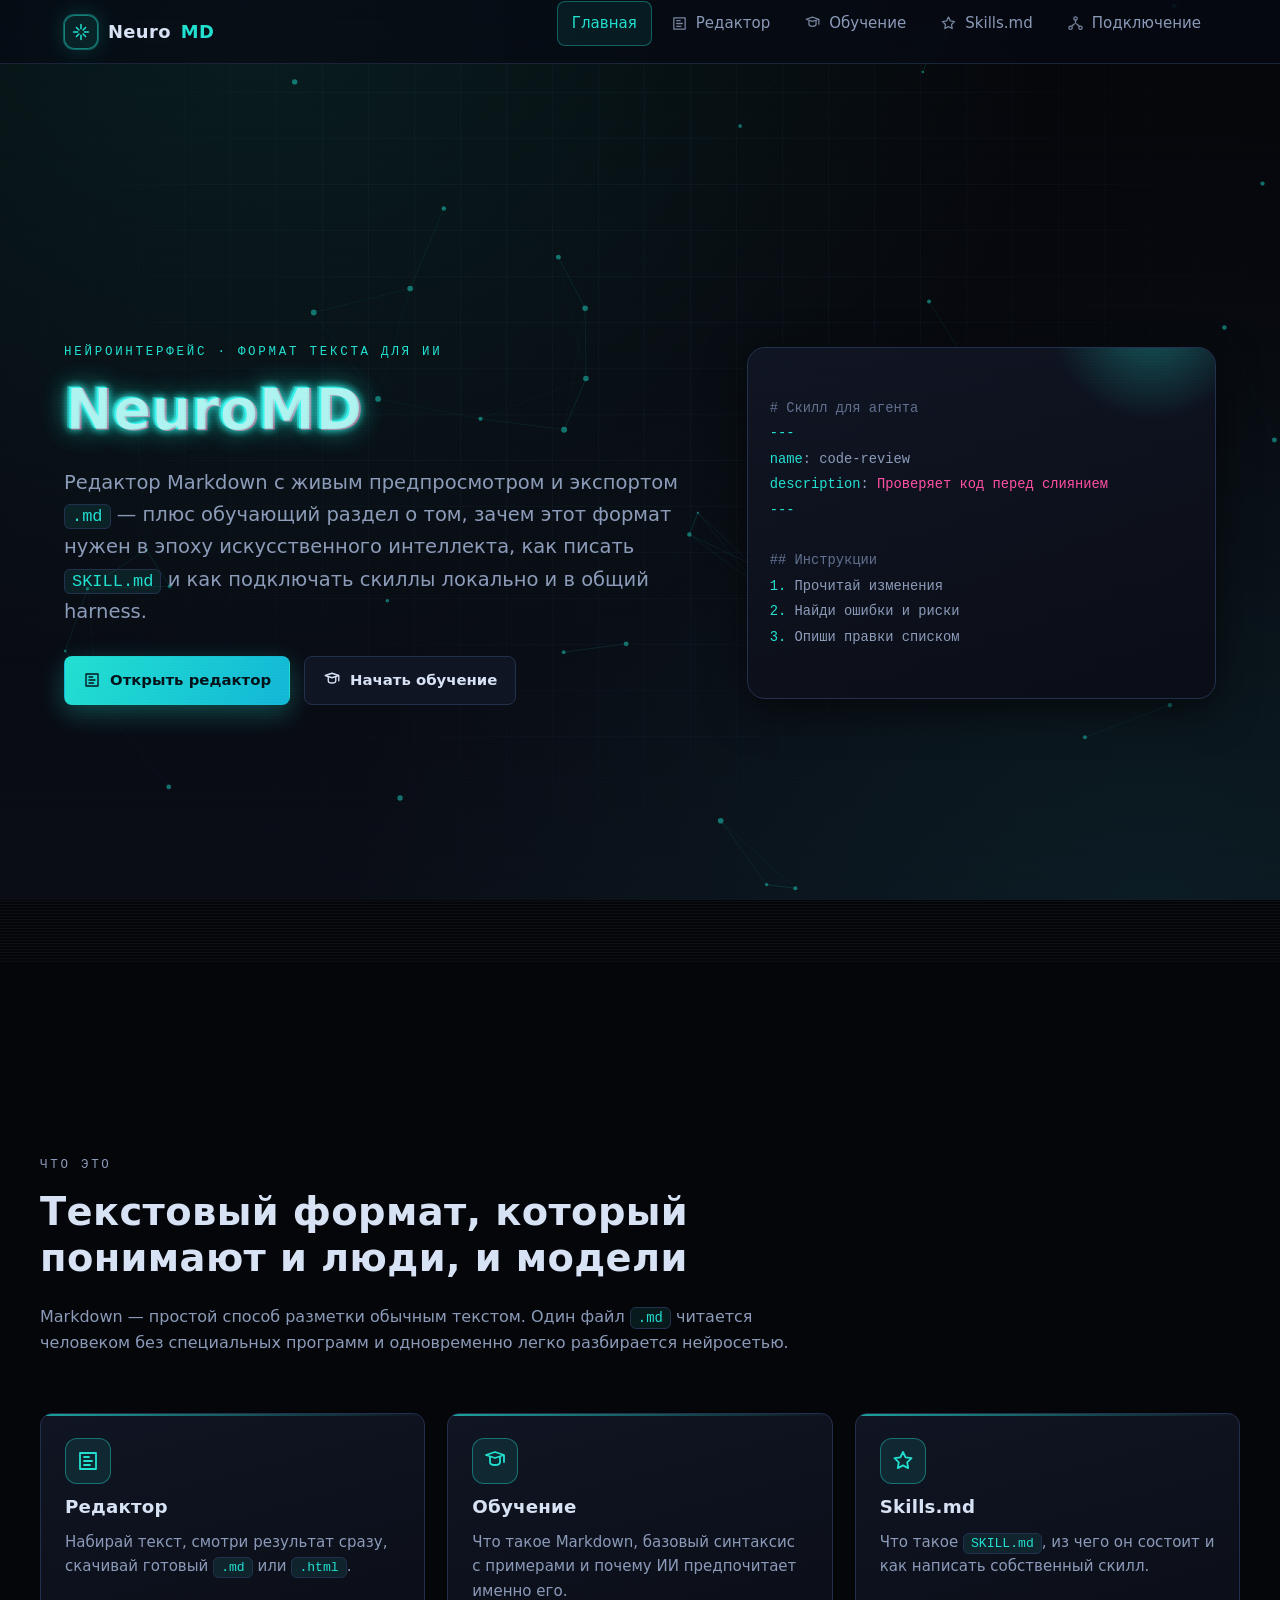
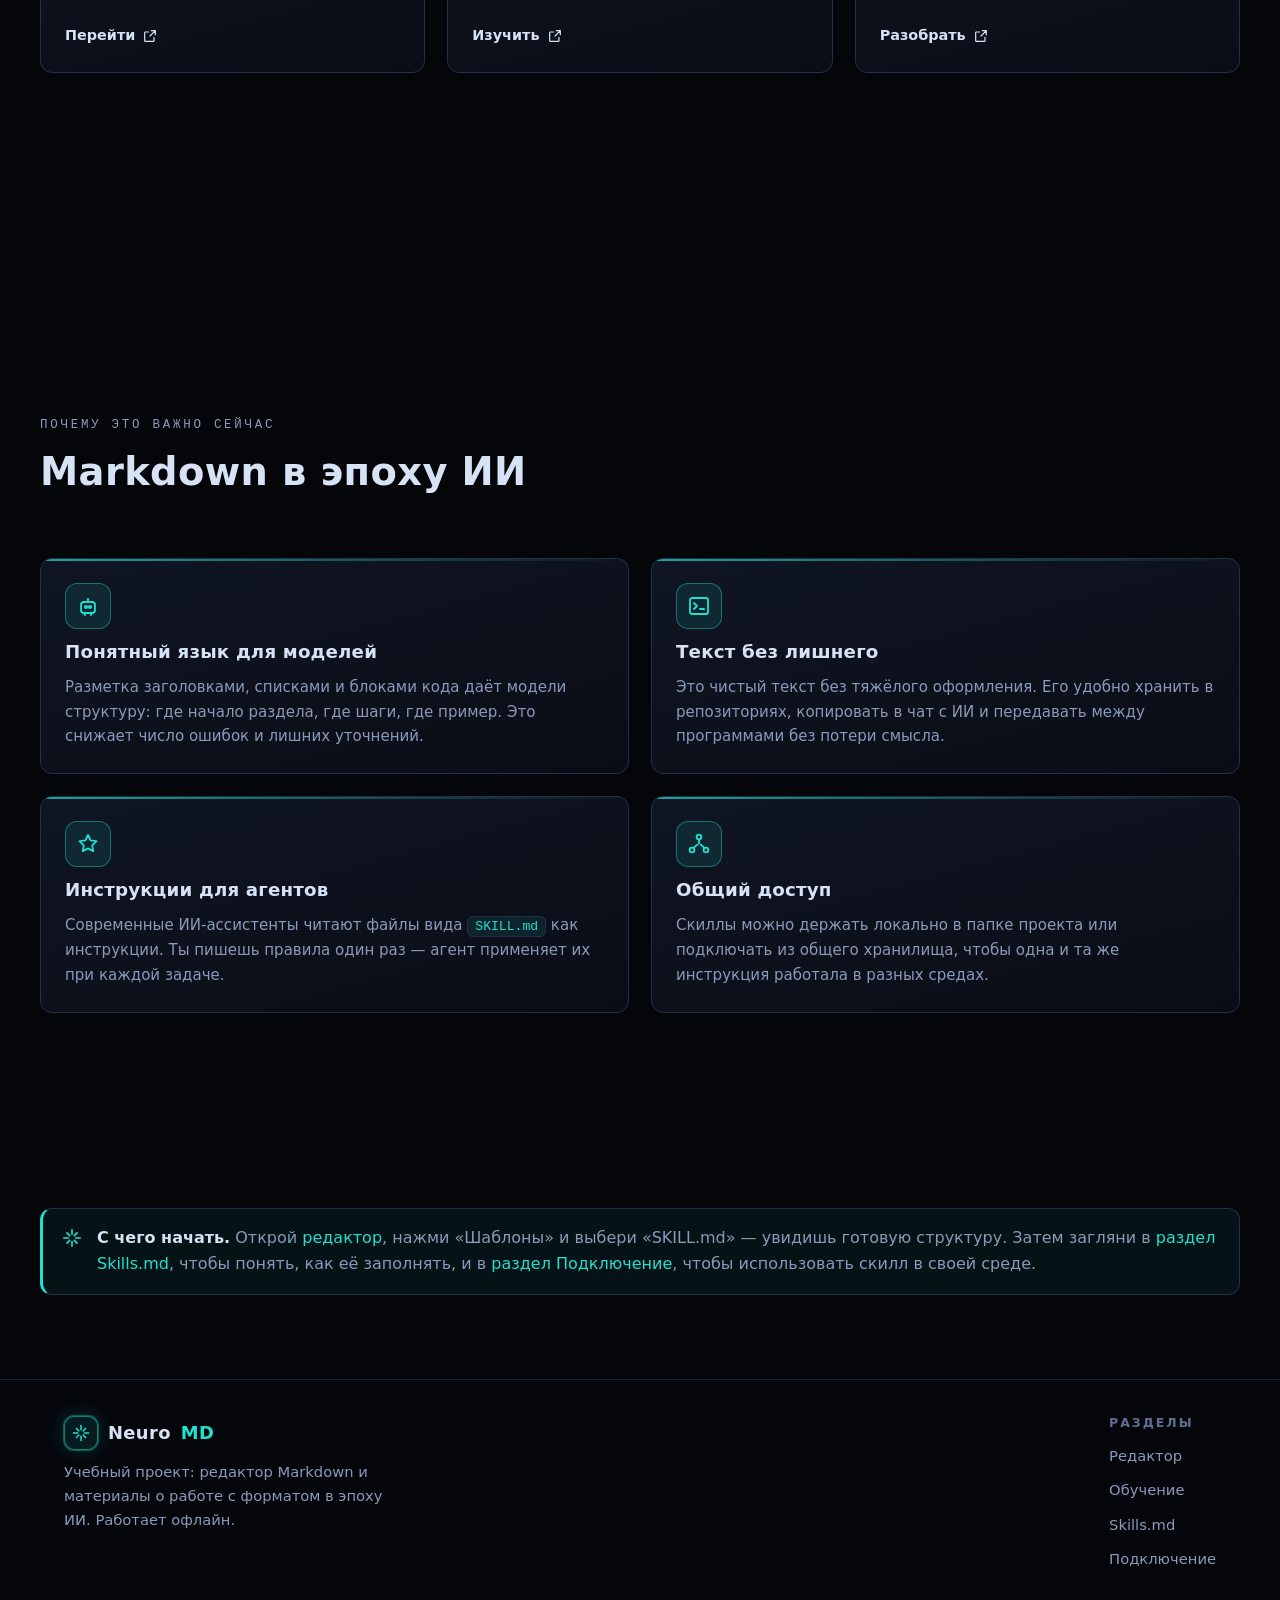
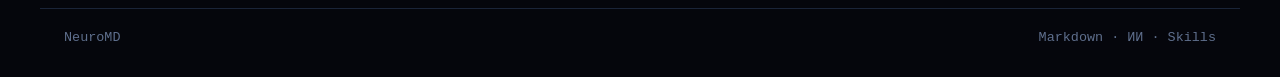
==== index.html @ 08505297 "fix: harden and polish NeuroMD" ====
<!DOCTYPE html>
<html lang="ru">
<head>
  <meta charset="utf-8">
  <meta name="viewport" content="width=device-width, initial-scale=1">
  <meta http-equiv="Content-Security-Policy" content="default-src 'self'; script-src 'self'; style-src 'self' 'unsafe-inline'; img-src 'self' blob:; object-src 'none'; base-uri 'none'; form-action 'none'; connect-src 'none'">
  <link rel="icon" href="assets/favicon.svg" type="image/svg+xml">
  <title>NeuroMD — редактор Markdown и обучение</title>
  <meta name="description" content="Редактор Markdown с генерацией .md файлов и обучающий раздел о том, зачем нужен этот формат в эпоху ИИ.">
  <link rel="stylesheet" href="css/base.css">
  <link rel="stylesheet" href="css/layout.css">
  <link rel="stylesheet" href="css/components.css">
</head>
<body data-section="editor">
  <canvas id="neuro-bg"></canvas>

  <nav class="nav">
    <div class="container nav__inner">
      <a class="brand" href="index.html">
        <span class="brand__mark"><svg class="icon"><use href="#i-spark"></use></svg></span>
        Neuro<span class="brand__dot">MD</span>
      </a>
      <ul class="nav__links" id="nav-links">
        <li><a class="nav__link" href="index.html">Главная</a></li>
        <li><a class="nav__link" href="pages/editor.html"><svg class="icon"><use href="#i-editor"></use></svg>Редактор</a></li>
        <li><a class="nav__link" href="pages/learn.html"><svg class="icon"><use href="#i-learn"></use></svg>Обучение</a></li>
        <li><a class="nav__link" href="pages/skills.html"><svg class="icon"><use href="#i-skills"></use></svg>Skills.md</a></li>
        <li><a class="nav__link" href="pages/harness.html"><svg class="icon"><use href="#i-harness"></use></svg>Подключение</a></li>
      </ul>
      <button class="nav__toggle" id="nav-toggle" aria-label="Меню" aria-expanded="false"><svg class="icon"><use href="#i-menu"></use></svg></button>
    </div>
  </nav>

  <header class="hero scanlines">
    <div class="container hero__grid">
      <div>
        <p class="kicker">Нейроинтерфейс · формат текста для ИИ</p>
        <h1><span class="glitch glow-text" data-text="NeuroMD">NeuroMD</span></h1>
        <p class="hero__lead">
          Редактор Markdown с живым предпросмотром и экспортом <code>.md</code> — плюс
          обучающий раздел о том, зачем этот формат нужен в эпоху искусственного интеллекта,
          как писать <code>SKILL.md</code> и как подключать скиллы локально и в общий harness.
        </p>
        <div class="hero__actions">
          <a class="btn btn--primary" href="pages/editor.html"><svg class="icon"><use href="#i-editor"></use></svg>Открыть редактор</a>
          <a class="btn" href="pages/learn.html"><svg class="icon"><use href="#i-learn"></use></svg>Начать обучение</a>
        </div>
      </div>
      <div class="hero__visual">
        <div class="hero__code">
<span class="c"># Скилл для агента</span>
<span class="k">---</span>
<span class="k">name</span>: code-review
<span class="k">description</span>: <span class="s">Проверяет код перед слиянием</span>
<span class="k">---</span>

<span class="c">## Инструкции</span>
<span class="k">1.</span> Прочитай изменения
<span class="k">2.</span> Найди ошибки и риски
<span class="k">3.</span> Опиши правки списком
        </div>
      </div>
    </div>
  </header>

  <main>
    <section class="container section section--screen">
      <div class="section-head reveal">
        <p class="kicker">Что это</p>
        <h2>Текстовый формат, который понимают и люди, и модели</h2>
        <p>Markdown — простой способ разметки обычным текстом. Один файл <code>.md</code> читается
        человеком без специальных программ и одновременно легко разбирается нейросетью.</p>
      </div>
      <div class="grid grid--3">
        <a class="card reveal" href="pages/editor.html">
          <span class="card__ico"><svg class="icon"><use href="#i-editor"></use></svg></span>
          <h3>Редактор</h3>
          <p>Набирай текст, смотри результат сразу, скачивай готовый <code>.md</code> или <code>.html</code>.</p>
          <span class="card__link">Перейти <svg class="icon"><use href="#i-external"></use></svg></span>
        </a>
        <a class="card reveal" href="pages/learn.html">
          <span class="card__ico"><svg class="icon"><use href="#i-learn"></use></svg></span>
          <h3>Обучение</h3>
          <p>Что такое Markdown, базовый синтаксис с примерами и почему ИИ предпочитает именно его.</p>
          <span class="card__link">Изучить <svg class="icon"><use href="#i-external"></use></svg></span>
        </a>
        <a class="card reveal" href="pages/skills.html">
          <span class="card__ico"><svg class="icon"><use href="#i-skills"></use></svg></span>
          <h3>Skills.md</h3>
          <p>Что такое <code>SKILL.md</code>, из чего он состоит и как написать собственный скилл.</p>
          <span class="card__link">Разобрать <svg class="icon"><use href="#i-external"></use></svg></span>
        </a>
      </div>
    </section>

    <section class="container section section--screen">
      <div class="section-head reveal">
        <p class="kicker">Почему это важно сейчас</p>
        <h2>Markdown в эпоху ИИ</h2>
      </div>
      <div class="grid grid--2">
        <div class="card reveal">
          <span class="card__ico"><svg class="icon"><use href="#i-robot"></use></svg></span>
          <h3>Понятный язык для моделей</h3>
          <p>Разметка заголовками, списками и блоками кода даёт модели структуру: где начало раздела,
          где шаги, где пример. Это снижает число ошибок и лишних уточнений.</p>
        </div>
        <div class="card reveal">
          <span class="card__ico"><svg class="icon"><use href="#i-terminal"></use></svg></span>
          <h3>Текст без лишнего</h3>
          <p>Это чистый текст без тяжёлого оформления. Его удобно хранить в репозиториях, копировать
          в чат с ИИ и передавать между программами без потери смысла.</p>
        </div>
        <div class="card reveal">
          <span class="card__ico"><svg class="icon"><use href="#i-skills"></use></svg></span>
          <h3>Инструкции для агентов</h3>
          <p>Современные ИИ-ассистенты читают файлы вида <code>SKILL.md</code> как инструкции.
          Ты пишешь правила один раз — агент применяет их при каждой задаче.</p>
        </div>
        <div class="card reveal">
          <span class="card__ico"><svg class="icon"><use href="#i-harness"></use></svg></span>
          <h3>Общий доступ</h3>
          <p>Скиллы можно держать локально в папке проекта или подключать из общего хранилища,
          чтобы одна и та же инструкция работала в разных средах.</p>
        </div>
      </div>
    </section>

    <section class="container section--tight">
      <div class="callout reveal">
        <svg class="icon"><use href="#i-spark"></use></svg>
        <p><strong>С чего начать.</strong> Открой <a href="pages/editor.html">редактор</a>, нажми «Шаблоны» и выбери
        «SKILL.md» — увидишь готовую структуру. Затем загляни в <a href="pages/skills.html">раздел Skills.md</a>,
        чтобы понять, как её заполнять, и в <a href="pages/harness.html">раздел Подключение</a>, чтобы
        использовать скилл в своей среде.</p>
      </div>
    </section>
  </main>

  <footer class="footer">
    <div class="container footer__grid">
      <div class="footer__brand">
        <div class="brand" style="margin-bottom:10px">
          <span class="brand__mark"><svg class="icon"><use href="#i-spark"></use></svg></span>
          Neuro<span class="brand__dot">MD</span>
        </div>
        <p>Учебный проект: редактор Markdown и материалы о работе с форматом в эпоху ИИ. Работает офлайн.</p>
      </div>
      <div class="footer__col">
        <h4>Разделы</h4>
        <ul>
          <li><a href="pages/editor.html">Редактор</a></li>
          <li><a href="pages/learn.html">Обучение</a></li>
          <li><a href="pages/skills.html">Skills.md</a></li>
          <li><a href="pages/harness.html">Подключение</a></li>
        </ul>
      </div>
    </div>
    <div class="container footer__bottom">
      <span>NeuroMD</span>
      <span>Markdown · ИИ · Skills</span>
    </div>
  </footer>

  <script src="js/icons.js" defer></script>
  <script src="js/parser.js" defer></script>
  <script src="js/storage.js" defer></script>
  <script src="js/neuro-bg.js" defer></script>
  <script src="js/ui.js" defer></script>
</body>
</html>
---- css/base.css ----
/* NeuroMD — base.css
   Переменные, reset, типографика, эффекты нейрокиберпанка. */

/* ---------- Переменные ---------- */
:root {
  /* Тёмная основа */
  --bg-0: #05060a;
  --bg-1: #0a0d16;
  --bg-2: #101523;
  --bg-3: #161d30;
  --line: #23304d;
  --line-soft: #1a2438;

  --text: #d7e2f5;
  --text-dim: #8a9ab8;
  --text-mute: #5f6f8d;

  /* Мультиакцент: по умолчанию бирюза (редактор) */
  --accent: #22e0d0;
  --accent-2: #12b6d6;
  --accent-rgb: 34, 224, 208;

  /* Акценты разделов */
  --c-editor: #22e0d0;
  --c-learn: #a06bff;
  --c-skills: #ff4fa3;
  --c-harness: #4dff9e;

  --ok: #4dff9e;
  --warn: #ffcf4d;
  --err: #ff5470;

  --radius: 12px;
  --radius-sm: 8px;
  --radius-lg: 18px;

  --shadow: 0 12px 40px rgba(0, 0, 0, 0.55);
  --glow: 0 0 0 1px rgba(var(--accent-rgb), 0.35), 0 0 22px rgba(var(--accent-rgb), 0.22);

  --font: "Segoe UI", "Inter", system-ui, -apple-system, sans-serif;
  --mono: "Cascadia Code", "JetBrains Mono", "Consolas", "Courier New", monospace;

  --nav-h: 64px;
  --maxw: 1200px;
  --ease: cubic-bezier(0.22, 0.61, 0.36, 1);
  --ease-spring: cubic-bezier(0.2, 0.8, 0.2, 1);
}

/* Акцент по разделу */
[data-section="learn"] { --accent: var(--c-learn); --accent-rgb: 160, 107, 255; }
[data-section="skills"] { --accent: var(--c-skills); --accent-rgb: 255, 79, 163; }
[data-section="harness"] { --accent: var(--c-harness); --accent-rgb: 77, 255, 158; }

/* Светлая тема (включается классом .theme-light на <html>) */
.theme-light {
  --bg-0: #eef2f8;
  --bg-1: #ffffff;
  --bg-2: #f4f7fc;
  --bg-3: #e6ecf6;
  --line: #c6d2e6;
  --line-soft: #d8e1f0;
  --text: #10182a;
  --text-dim: #4a5a76;
  --text-mute: #7c8aa4;
  --shadow: 0 12px 30px rgba(30, 50, 90, 0.14);
}

/* ---------- Reset ---------- */
*, *::before, *::after { box-sizing: border-box; }

html {
  scroll-behavior: smooth;
  scroll-padding-top: var(--nav-h);
}

body {
  margin: 0;
  position: relative;
  isolation: isolate;
  font-family: var(--font);
  font-size: 16px;
  line-height: 1.65;
  color: var(--text);
  background: var(--bg-0);
  min-height: 100vh;
  min-height: 100dvh;
  overflow-x: hidden;
  -webkit-font-smoothing: antialiased;
}

h1, h2, h3, h4, h5, h6 {
  margin: 0 0 0.6em;
  line-height: 1.2;
  font-weight: 700;
  letter-spacing: 0.01em;
}

p { margin: 0 0 1em; }
a { color: var(--accent); text-decoration: none; transition: color 0.2s var(--ease); }
a:hover { text-decoration: underline; }
img { max-width: 100%; display: block; }
button, input, select, textarea {
  font: inherit;
  color: inherit;
}
button { touch-action: manipulation; }
ul, ol { margin: 0 0 1em; padding-left: 1.4em; }

::selection { background: rgba(var(--accent-rgb), 0.35); color: #fff; }

/* Скроллбар */
::-webkit-scrollbar { width: 10px; height: 10px; }
::-webkit-scrollbar-track { background: var(--bg-1); }
::-webkit-scrollbar-thumb {
  background: linear-gradient(var(--accent), var(--accent-2));
  border-radius: 10px;
  border: 2px solid var(--bg-1);
}

/* ---------- Фон: сетка + canvas ---------- */
body::before {
  content: "";
  position: fixed;
  inset: 0;
  z-index: -2;
  background:
    radial-gradient(ellipse at 20% 0%, rgba(var(--accent-rgb), 0.10), transparent 55%),
    radial-gradient(ellipse at 90% 100%, rgba(var(--accent-rgb), 0.07), transparent 50%),
    linear-gradient(180deg, var(--bg-0), var(--bg-1));
}

body::after {
  content: "";
  position: fixed;
  inset: 0;
  z-index: -1;
  pointer-events: none;
  background-image:
    linear-gradient(rgba(120, 160, 220, 0.045) 1px, transparent 1px),
    linear-gradient(90deg, rgba(120, 160, 220, 0.045) 1px, transparent 1px);
  background-size: 46px 46px;
  mask-image: radial-gradient(ellipse at 50% 30%, #000 30%, transparent 78%);
  -webkit-mask-image: radial-gradient(ellipse at 50% 30%, #000 30%, transparent 78%);
}

#neuro-bg {
  position: fixed;
  inset: 0;
  z-index: -1;
  width: 100%;
  height: 100%;
  opacity: 0.55;
  pointer-events: none;
}

/* ---------- Типографика утилиты ---------- */
.mono { font-family: var(--mono); }
.dim { color: var(--text-dim); }
.mute { color: var(--text-mute); }
.accent { color: var(--accent); }

.kicker {
  font-family: var(--mono);
  font-size: 0.78rem;
  letter-spacing: 0.22em;
  text-transform: uppercase;
  color: var(--accent);
  margin-bottom: 0.8rem;
}

/* ---------- Эффекты ---------- */
.glow-text {
  color: var(--accent);
  text-shadow: 0 0 8px rgba(var(--accent-rgb), 0.7), 0 0 26px rgba(var(--accent-rgb), 0.35);
}

/* Glitch-заголовок: псевдокопии со сдвигом */
.glitch {
  position: relative;
  display: inline-block;
}
.glitch::before,
.glitch::after {
  content: attr(data-text);
  position: absolute;
  inset: 0;
  pointer-events: none;
  opacity: 0.6;
  animation-duration: 6s;
  animation-timing-function: steps(2, end);
  animation-iteration-count: infinite;
}
.glitch::before {
  color: #22e0d0;
  transform: translate(-2px, -1px);
  mix-blend-mode: screen;
  animation-name: glitch-idle-x;
}
.glitch::after {
  color: #ff4fa3;
  transform: translate(2px, 1px);
  mix-blend-mode: screen;
  animation-name: glitch-idle-y;
}
.glitch:hover::before { animation: glitch-x 0.45s steps(2) infinite; }
.glitch:hover::after { animation: glitch-y 0.45s steps(2) infinite; }

@keyframes glitch-idle-x {
  0%, 91%, 100% { transform: translate(-2px, -1px); clip-path: inset(0 0 0 0); }
  92% { transform: translate(-4px, 1px); clip-path: inset(18% 0 62% 0); }
  94% { transform: translate(1px, -2px); clip-path: inset(64% 0 12% 0); }
}

@keyframes glitch-idle-y {
  0%, 91%, 100% { transform: translate(2px, 1px); clip-path: inset(0 0 0 0); }
  93% { transform: translate(4px, -1px); clip-path: inset(42% 0 34% 0); }
  95% { transform: translate(-1px, 2px); clip-path: inset(8% 0 72% 0); }
}

@keyframes glitch-x {
  0% { transform: translate(-2px, -1px); }
  50% { transform: translate(-4px, 1px); }
  100% { transform: translate(-1px, -2px); }
}
@keyframes glitch-y {
  0% { transform: translate(2px, 1px); }
  50% { transform: translate(4px, -1px); }
  100% { transform: translate(1px, 2px); }
}

/* Scanlines-оверлей (для hero) */
.scanlines { position: relative; }
.scanlines::after {
  content: "";
  position: absolute;
  inset: 0;
  pointer-events: none;
  background: repeating-linear-gradient(
    180deg,
    rgba(255, 255, 255, 0.04) 0px,
    rgba(255, 255, 255, 0.04) 1px,
    transparent 1px,
    transparent 3px
  );
  mix-blend-mode: overlay;
}

/* Reveal-анимация появления. Контент остаётся видимым, если JS отключён. */
.reveal {
  opacity: 1;
  transform: none;
  transition: opacity 0.6s var(--ease), transform 0.6s var(--ease);
}
html.js .reveal {
  opacity: 0;
  transform: translateY(18px);
}
html.js .reveal.is-visible { opacity: 1; transform: none; }

/* Пульсация для акцентов */
@keyframes pulse {
  0%, 100% { opacity: 0.6; }
  50% { opacity: 1; }
}
.pulse { animation: pulse 2.4s ease-in-out infinite; }

@keyframes float-slow {
  0%, 100% { transform: translateY(0); }
  50% { transform: translateY(-8px); }
}

/* ---------- Доступность ---------- */
:focus-visible {
  outline: 2px solid var(--accent);
  outline-offset: 2px;
}

.visually-hidden {
  position: absolute !important;
  width: 1px; height: 1px;
  padding: 0; margin: -1px;
  overflow: hidden; clip: rect(0 0 0 0);
  white-space: nowrap; border: 0;
}

@media (prefers-reduced-motion: reduce) {
  html { scroll-behavior: auto; }
  *, *::before, *::after {
    animation-duration: 0.001ms !important;
    animation-iteration-count: 1 !important;
    transition-duration: 0.001ms !important;
  }
  .reveal,
  html.js .reveal,
  html.js .reveal.is-visible { opacity: 1; transform: none; }
  #neuro-bg { display: none; }
}
---- css/layout.css ----
/* NeuroMD — layout.css
   Навигация, футер, hero, контейнеры, сетки, адаптив. */

/* ---------- Контейнеры ---------- */
.container {
  width: 100%;
  max-width: var(--maxw);
  margin: 0 auto;
  padding: 0 24px;
}

.section {
  padding: 72px 0;
  position: relative;
  scroll-margin-top: var(--nav-h);
}
.section--tight { padding: 44px 0; }
.section--screen {
  min-height: 100vh;
  min-height: 100svh;
  min-height: 100dvh;
  display: flex;
  flex-direction: column;
  justify-content: center;
}

.section-head { max-width: 760px; margin-bottom: 40px; }
.section-head h2 { font-size: clamp(1.6rem, 3.4vw, 2.4rem); }
.section-head p { color: var(--text-dim); }

/* ---------- Иконки ---------- */
.icon {
  width: 1.2em;
  height: 1.2em;
  flex: none;
  vertical-align: -0.2em;
}

/* ---------- Навигация ---------- */
.nav {
  position: sticky;
  top: 0;
  z-index: 100;
  height: var(--nav-h);
  display: flex;
  align-items: center;
  backdrop-filter: blur(14px);
  -webkit-backdrop-filter: blur(14px);
  background: rgba(8, 11, 20, 0.72);
  border-bottom: 1px solid var(--line-soft);
}
.theme-light .nav { background: rgba(255, 255, 255, 0.8); }

.nav__inner {
  display: flex;
  align-items: center;
  gap: 22px;
  width: 100%;
}

.brand {
  display: flex;
  align-items: center;
  gap: 10px;
  font-weight: 800;
  font-size: 1.12rem;
  letter-spacing: 0.02em;
  color: var(--text);
  white-space: nowrap;
}
.brand:hover { text-decoration: none; }
.brand__mark {
  display: grid;
  place-items: center;
  width: 34px;
  height: 34px;
  border-radius: 10px;
  border: 1px solid rgba(var(--accent-rgb), 0.5);
  background: rgba(var(--accent-rgb), 0.1);
  color: var(--accent);
  box-shadow: var(--glow);
}
.brand__mark .icon { width: 20px; height: 20px; }
.brand__dot { color: var(--accent); }

.nav__links {
  display: flex;
  align-items: center;
  gap: 4px;
  margin-left: auto;
  list-style: none;
  padding: 0;
}

.nav__link {
  display: flex;
  align-items: center;
  gap: 8px;
  padding: 9px 14px;
  border-radius: var(--radius-sm);
  color: var(--text-dim);
  font-size: 0.94rem;
  font-weight: 500;
  border: 1px solid transparent;
  transition: all 0.22s var(--ease);
}
.nav__link:hover {
  color: var(--text);
  background: rgba(255, 255, 255, 0.04);
  text-decoration: none;
}
.nav__link .icon { width: 17px; height: 17px; opacity: 0.85; }
.nav__link.is-active {
  color: var(--accent);
  border-color: rgba(var(--accent-rgb), 0.35);
  background: rgba(var(--accent-rgb), 0.08);
}

.nav__toggle {
  display: none;
  margin-left: auto;
  width: 42px;
  height: 42px;
  border-radius: var(--radius-sm);
  border: 1px solid var(--line);
  background: transparent;
  color: var(--text);
  cursor: pointer;
  touch-action: manipulation;
}
.nav__toggle:hover { border-color: var(--accent); color: var(--accent); }

/* ---------- Hero ---------- */
.hero {
  position: relative;
  min-height: 100vh;
  min-height: 100svh;
  min-height: 100dvh;
  display: flex;
  align-items: center;
  padding: clamp(72px, 10vh, 120px) 0 clamp(56px, 8vh, 88px);
  overflow: hidden;
}
.hero__grid {
  display: grid;
  grid-template-columns: 1.15fr 0.85fr;
  gap: 48px;
  align-items: center;
}
.hero h1 {
  font-size: clamp(2.1rem, 5.4vw, 3.6rem);
  letter-spacing: -0.01em;
  margin-bottom: 0.4em;
}
.hero__lead {
  font-size: clamp(1.02rem, 1.7vw, 1.22rem);
  color: var(--text-dim);
  max-width: 60ch;
}
.hero__actions { display: flex; flex-wrap: wrap; gap: 14px; margin-top: 28px; }

.hero__visual {
  position: relative;
  border-radius: var(--radius-lg);
  border: 1px solid var(--line);
  background: linear-gradient(160deg, var(--bg-2), var(--bg-1));
  box-shadow: var(--shadow);
  padding: 22px;
  overflow: hidden;
  animation: float-slow 7s ease-in-out infinite;
}
.hero__visual::before {
  content: "";
  position: absolute;
  inset: -40% -10% auto auto;
  width: 220px; height: 220px;
  background: radial-gradient(circle, rgba(var(--accent-rgb), 0.35), transparent 65%);
  filter: blur(6px);
}
.hero__code {
  font-family: var(--mono);
  font-size: 0.86rem;
  line-height: 1.85;
  color: var(--text-dim);
  white-space: pre-wrap;
  position: relative;
}
.hero__code .k { color: var(--accent); }
.hero__code .s { color: var(--c-skills); }
.hero__code .c { color: var(--text-mute); }

/* ---------- Сетки ---------- */
.grid { display: grid; gap: 22px; }
.grid--3 { grid-template-columns: repeat(3, 1fr); }
.grid--2 { grid-template-columns: repeat(2, 1fr); }
.grid--auto { grid-template-columns: repeat(auto-fit, minmax(260px, 1fr)); }

/* ---------- Футер ---------- */
.footer {
  position: relative;
  z-index: 0;
  margin-top: 40px;
  border-top: 1px solid var(--line-soft);
  background: rgba(6, 8, 14, 0.6);
  padding: 36px 0 28px;
}
.theme-light .footer { background: rgba(240, 244, 250, 0.8); }
.footer__grid {
  display: flex;
  flex-wrap: wrap;
  gap: 24px;
  justify-content: space-between;
  align-items: flex-start;
}
.footer__brand { max-width: 320px; color: var(--text-dim); font-size: 0.92rem; }
.footer__col h4 {
  font-size: 0.78rem;
  letter-spacing: 0.16em;
  text-transform: uppercase;
  color: var(--text-mute);
  margin-bottom: 12px;
}
.footer__col ul { list-style: none; padding: 0; margin: 0; }
.footer__col li { margin-bottom: 8px; }
.footer__col a { color: var(--text-dim); font-size: 0.92rem; }
.footer__col a:hover { color: var(--accent); }
.footer__bottom {
  margin-top: 28px;
  padding-top: 18px;
  border-top: 1px solid var(--line-soft);
  display: flex;
  flex-wrap: wrap;
  gap: 12px;
  justify-content: space-between;
  color: var(--text-mute);
  font-size: 0.84rem;
  font-family: var(--mono);
}

/* ---------- Адаптив ---------- */
@media (max-width: 940px) {
  .hero__grid { grid-template-columns: 1fr; gap: 34px; }
  .grid--3 { grid-template-columns: repeat(2, 1fr); }
}

@media (max-width: 760px) {
  :root { --nav-h: 58px; }
  .container { padding: 0 18px; }
  .section { padding: 52px 0; }

  .nav__toggle { display: grid; place-items: center; }
  .nav__links {
    position: fixed;
    top: var(--nav-h);
    left: 0;
    right: 0;
    flex-direction: column;
    align-items: stretch;
    gap: 6px;
    margin: 0;
    padding: 16px 18px 22px;
    background: rgba(8, 11, 20, 0.97);
    border-bottom: 1px solid var(--line);
    transform: translateY(-120%);
    opacity: 0;
    pointer-events: none;
    transition: transform 0.32s var(--ease), opacity 0.32s var(--ease);
    max-height: calc(100dvh - var(--nav-h));
    overflow-y: auto;
  }
  .theme-light .nav__links { background: rgba(255, 255, 255, 0.98); }
  .nav__links.is-open { transform: none; opacity: 1; pointer-events: auto; }
  .nav__link { padding: 13px 14px; font-size: 1rem; }

  .grid--3, .grid--2 { grid-template-columns: 1fr; }
  .hero {
    min-height: 100svh;
    min-height: 100dvh;
    padding: 56px 0 40px;
  }
}

@media (max-width: 560px) {
  .section--screen {
    min-height: auto;
    padding-block: 64px;
  }
}
---- css/components.css ----
/* NeuroMD — components.css
   Кнопки, карточки, код-блоки, аккордеон, таблицы, бейджи, метрики, toast. */

/* ---------- Кнопки ---------- */
.btn {
  display: inline-flex;
  align-items: center;
  justify-content: center;
  gap: 9px;
  min-height: 44px;
  padding: 11px 18px;
  border-radius: var(--radius-sm);
  border: 1px solid var(--line);
  background: var(--bg-2);
  color: var(--text);
  font-size: 0.93rem;
  font-weight: 600;
  cursor: pointer;
  white-space: nowrap;
  transition: color 0.22s var(--ease), background 0.22s var(--ease),
    border-color 0.22s var(--ease), box-shadow 0.22s var(--ease),
    transform 0.22s var(--ease);
}
.btn:hover {
  border-color: var(--accent);
  color: var(--accent);
  transform: translateY(-2px);
  text-decoration: none;
}
.btn:active { transform: translateY(0); }
.btn .icon { width: 18px; height: 18px; }

.btn--primary {
  border-color: transparent;
  background: linear-gradient(120deg, var(--accent), var(--accent-2));
  color: #04121a;
  box-shadow: 0 8px 26px rgba(var(--accent-rgb), 0.3);
}
.btn--primary:hover {
  color: #04121a;
  box-shadow: 0 12px 34px rgba(var(--accent-rgb), 0.5);
}

.btn--ghost { background: transparent; }
.btn--danger:hover { border-color: var(--err); color: var(--err); }
.btn--sm { padding: 7px 12px; font-size: 0.84rem; }
.btn--icon { padding: 9px; }

/* Группа кнопок в тулбаре */
.btn-group { display: inline-flex; gap: 6px; flex-wrap: wrap; }

/* ---------- Карточки ---------- */
.card {
  position: relative;
  display: flex;
  flex-direction: column;
  gap: 12px;
  padding: 24px;
  border-radius: var(--radius);
  border: 1px solid var(--line);
  background: linear-gradient(165deg, var(--bg-2), var(--bg-1));
  overflow: hidden;
  transition: transform 0.28s var(--ease), border-color 0.28s var(--ease), box-shadow 0.28s var(--ease);
}
.card::before {
  content: "";
  position: absolute;
  top: 0; left: 0;
  width: 100%; height: 2px;
  background: linear-gradient(90deg, var(--accent), transparent);
  opacity: 0.7;
}
.card:hover {
  transform: translateY(-4px);
  border-color: rgba(var(--accent-rgb), 0.55);
  box-shadow: 0 16px 44px rgba(0, 0, 0, 0.5), 0 0 0 1px rgba(var(--accent-rgb), 0.18);
}
.card__ico {
  display: grid;
  place-items: center;
  width: 46px; height: 46px;
  border-radius: 12px;
  border: 1px solid rgba(var(--accent-rgb), 0.4);
  background: rgba(var(--accent-rgb), 0.1);
  color: var(--accent);
}
.card__ico .icon { width: 24px; height: 24px; }
.card h3 { font-size: 1.14rem; margin: 0; }
.card p { color: var(--text-dim); font-size: 0.94rem; margin: 0; }
.card__link {
  margin-top: auto;
  padding-top: 8px;
  display: inline-flex;
  align-items: center;
  gap: 7px;
  font-weight: 600;
  font-size: 0.9rem;
}
.card__link .icon { width: 16px; height: 16px; }

/* Карточка-ссылка целиком */
a.card { color: inherit; text-decoration: none; }
a.card:focus-visible { outline-offset: 4px; }

/* ---------- Бейджи ---------- */
.badge {
  display: inline-flex;
  align-items: center;
  gap: 6px;
  padding: 4px 11px;
  border-radius: 999px;
  border: 1px solid rgba(var(--accent-rgb), 0.4);
  background: rgba(var(--accent-rgb), 0.1);
  color: var(--accent);
  font-family: var(--mono);
  font-size: 0.74rem;
  letter-spacing: 0.06em;
  text-transform: uppercase;
}
.badge--mute { border-color: var(--line); background: var(--bg-2); color: var(--text-mute); }
.badge--ok { border-color: rgba(77, 255, 158, 0.4); background: rgba(77, 255, 158, 0.1); color: var(--ok); }

/* ---------- Код-блоки ---------- */
.code {
  position: relative;
  border-radius: var(--radius);
  border: 1px solid var(--line);
  background: #070a12;
  overflow: hidden;
}
.code__bar {
  display: flex;
  align-items: center;
  gap: 10px;
  padding: 9px 12px;
  border-bottom: 1px solid var(--line-soft);
  background: rgba(255, 255, 255, 0.02);
}
.code__lang {
  font-family: var(--mono);
  font-size: 0.74rem;
  letter-spacing: 0.1em;
  text-transform: uppercase;
  color: var(--text-mute);
}
.code__dots { display: flex; gap: 6px; }
.code__dots span {
  width: 10px; height: 10px; border-radius: 50%;
  background: var(--line);
}
.code__dots span:nth-child(1) { background: #ff5f57; }
.code__dots span:nth-child(2) { background: #ffbd2e; }
.code__dots span:nth-child(3) { background: #28c840; }
.code__copy {
  margin-left: auto;
  display: inline-flex;
  align-items: center;
  gap: 6px;
  min-height: 44px;
  padding: 5px 10px;
  border-radius: 6px;
  border: 1px solid var(--line);
  background: transparent;
  color: var(--text-dim);
  font-size: 0.78rem;
  cursor: pointer;
  transition: all 0.2s var(--ease);
}
.code__copy:hover { color: var(--accent); border-color: var(--accent); }
.code__copy.is-done { color: var(--ok); border-color: var(--ok); }
.code__copy .icon { width: 14px; height: 14px; }
.code pre {
  margin: 0;
  padding: 16px;
  overflow-x: auto;
  font-family: var(--mono);
  font-size: 0.86rem;
  line-height: 1.7;
  color: #cfe3ff;
}
.code code { font-family: inherit; }

/* Инлайн-код */
code.inline, p code, li code, td code {
  padding: 2px 7px;
  border-radius: 6px;
  border: 1px solid var(--line);
  background: rgba(var(--accent-rgb), 0.09);
  color: var(--accent);
  font-family: var(--mono);
  font-size: 0.87em;
}

/* ---------- Аккордеон ---------- */
.accordion { border: 1px solid var(--line); border-radius: var(--radius); overflow: hidden; background: var(--bg-1); }
.accordion__item + .accordion__item { border-top: 1px solid var(--line-soft); }
.accordion__head {
  width: 100%;
  display: flex;
  align-items: center;
  gap: 12px;
  min-height: 52px;
  padding: 16px 18px;
  background: transparent;
  border: 0;
  color: var(--text);
  font-size: 1rem;
  font-weight: 600;
  text-align: left;
  cursor: pointer;
  transition: background 0.2s var(--ease);
}
.accordion__head:hover { background: rgba(var(--accent-rgb), 0.05); }
.accordion__head .icon { color: var(--accent); }
.accordion__chev { margin-left: auto; transition: transform 0.28s var(--ease); color: var(--text-dim); }
.accordion__item.is-open .accordion__chev { transform: rotate(90deg); color: var(--accent); }
.accordion__body {
  max-height: 0;
  overflow: hidden;
  transition: max-height 0.34s var(--ease);
}
.accordion__inner { padding: 0 18px 20px 18px; color: var(--text-dim); }
.accordion__inner > :last-child { margin-bottom: 0; }

/* ---------- Таблицы ---------- */
.table-wrap { overflow-x: auto; border: 1px solid var(--line); border-radius: var(--radius); }
table.data {
  width: 100%;
  border-collapse: collapse;
  font-size: 0.92rem;
  min-width: 520px;
}
table.data th, table.data td {
  padding: 12px 16px;
  text-align: left;
  border-bottom: 1px solid var(--line-soft);
}
table.data thead th {
  background: var(--bg-3);
  color: var(--accent);
  font-family: var(--mono);
  font-size: 0.78rem;
  letter-spacing: 0.08em;
  text-transform: uppercase;
}
table.data tbody tr:hover { background: rgba(var(--accent-rgb), 0.04); }
table.data tbody tr:last-child td { border-bottom: 0; }

/* ---------- Метрики ---------- */
.stats { display: flex; flex-wrap: wrap; gap: 10px; }
.stat {
  display: flex;
  flex-direction: column;
  gap: 2px;
  padding: 10px 14px;
  border-radius: var(--radius-sm);
  border: 1px solid var(--line);
  background: var(--bg-2);
  min-width: 84px;
}
.stat__val { font-family: var(--mono); font-size: 1.1rem; color: var(--accent); }
.stat__key { font-size: 0.72rem; letter-spacing: 0.08em; text-transform: uppercase; color: var(--text-mute); }

/* ---------- Шаги ---------- */
.steps { counter-reset: step; list-style: none; padding: 0; margin: 0; display: grid; gap: 16px; }
.steps > li {
  position: relative;
  counter-increment: step;
  padding: 18px 20px 18px 64px;
  border: 1px solid var(--line);
  border-radius: var(--radius);
  background: var(--bg-1);
}
.steps > li::before {
  content: counter(step, decimal-leading-zero);
  position: absolute;
  left: 16px; top: 16px;
  display: grid;
  place-items: center;
  width: 34px; height: 34px;
  border-radius: 10px;
  border: 1px solid rgba(var(--accent-rgb), 0.4);
  background: rgba(var(--accent-rgb), 0.1);
  color: var(--accent);
  font-family: var(--mono);
  font-size: 0.82rem;
}
.steps > li h4 { margin: 0 0 6px; font-size: 1.02rem; }
.steps > li p { margin: 0; color: var(--text-dim); font-size: 0.94rem; }

/* ---------- Callout ---------- */
.callout {
  display: flex;
  gap: 14px;
  padding: 16px 18px;
  border-radius: var(--radius);
  border: 1px solid var(--line);
  border-left: 3px solid var(--accent);
  background: rgba(var(--accent-rgb), 0.06);
  color: var(--text-dim);
}
.callout .icon { color: var(--accent); width: 22px; height: 22px; margin-top: 2px; }
.callout strong { color: var(--text); }
.callout--warn { border-left-color: var(--warn); background: rgba(255, 207, 77, 0.07); }
.callout--warn .icon { color: var(--warn); }
.callout p:last-child { margin-bottom: 0; }

/* ---------- Toast ---------- */
.toast-stack {
  position: fixed;
  right: 20px;
  bottom: 20px;
  z-index: 200;
  display: flex;
  flex-direction: column;
  gap: 10px;
  max-width: 340px;
}
.toast {
  display: flex;
  align-items: center;
  gap: 10px;
  padding: 12px 16px;
  border-radius: var(--radius-sm);
  border: 1px solid var(--line);
  background: var(--bg-3);
  box-shadow: var(--shadow);
  font-size: 0.9rem;
  animation: toast-in 0.3s var(--ease);
  overflow-wrap: anywhere;
}
.toast .icon { color: var(--accent); }
.toast--ok .icon { color: var(--ok); }
.toast--err .icon { color: var(--err); }
.toast--warn .icon { color: var(--warn); }
.toast.is-out { animation: toast-out 0.3s var(--ease) forwards; }

@keyframes toast-in { from { opacity: 0; transform: translateY(14px); } to { opacity: 1; transform: none; } }
@keyframes toast-out { to { opacity: 0; transform: translateY(10px); } }

/* ---------- Демо-сравнение (пример MD -> результат) ---------- */
.demo { display: block; }
.demo__label {
  font-family: var(--mono);
  font-size: 0.72rem;
  letter-spacing: 0.1em;
  text-transform: uppercase;
  color: var(--text-mute);
  margin-bottom: 8px;
}
.demo__out {
  border: 1px solid var(--line);
  border-radius: var(--radius);
  background: var(--bg-1);
  padding: 16px;
  min-height: 100%;
}
.demo__out > :first-child { margin-top: 0; }
.demo__out > :last-child { margin-bottom: 0; }
.demo__out h1 { font-size: 1.5rem; }
.demo__out h2 { font-size: 1.25rem; }
.demo__out h3 { font-size: 1.08rem; }
.demo__out blockquote {
  margin: 0 0 1em;
  padding: 6px 14px;
  border-left: 3px solid var(--accent);
  color: var(--text-dim);
}
.demo__out table { border-collapse: collapse; width: 100%; margin-bottom: 1em; }
.demo__out th, .demo__out td { border: 1px solid var(--line); padding: 6px 10px; }
.demo__out ul.task-list { list-style: none; padding-left: 4px; }
.demo__out ul.task-list li { display: flex; gap: 8px; align-items: baseline; }
.demo__out hr { border: 0; border-top: 1px solid var(--line); margin: 1.2em 0; }

@media (max-width: 760px) {
  .toast-stack { left: 16px; right: 16px; max-width: none; }
}
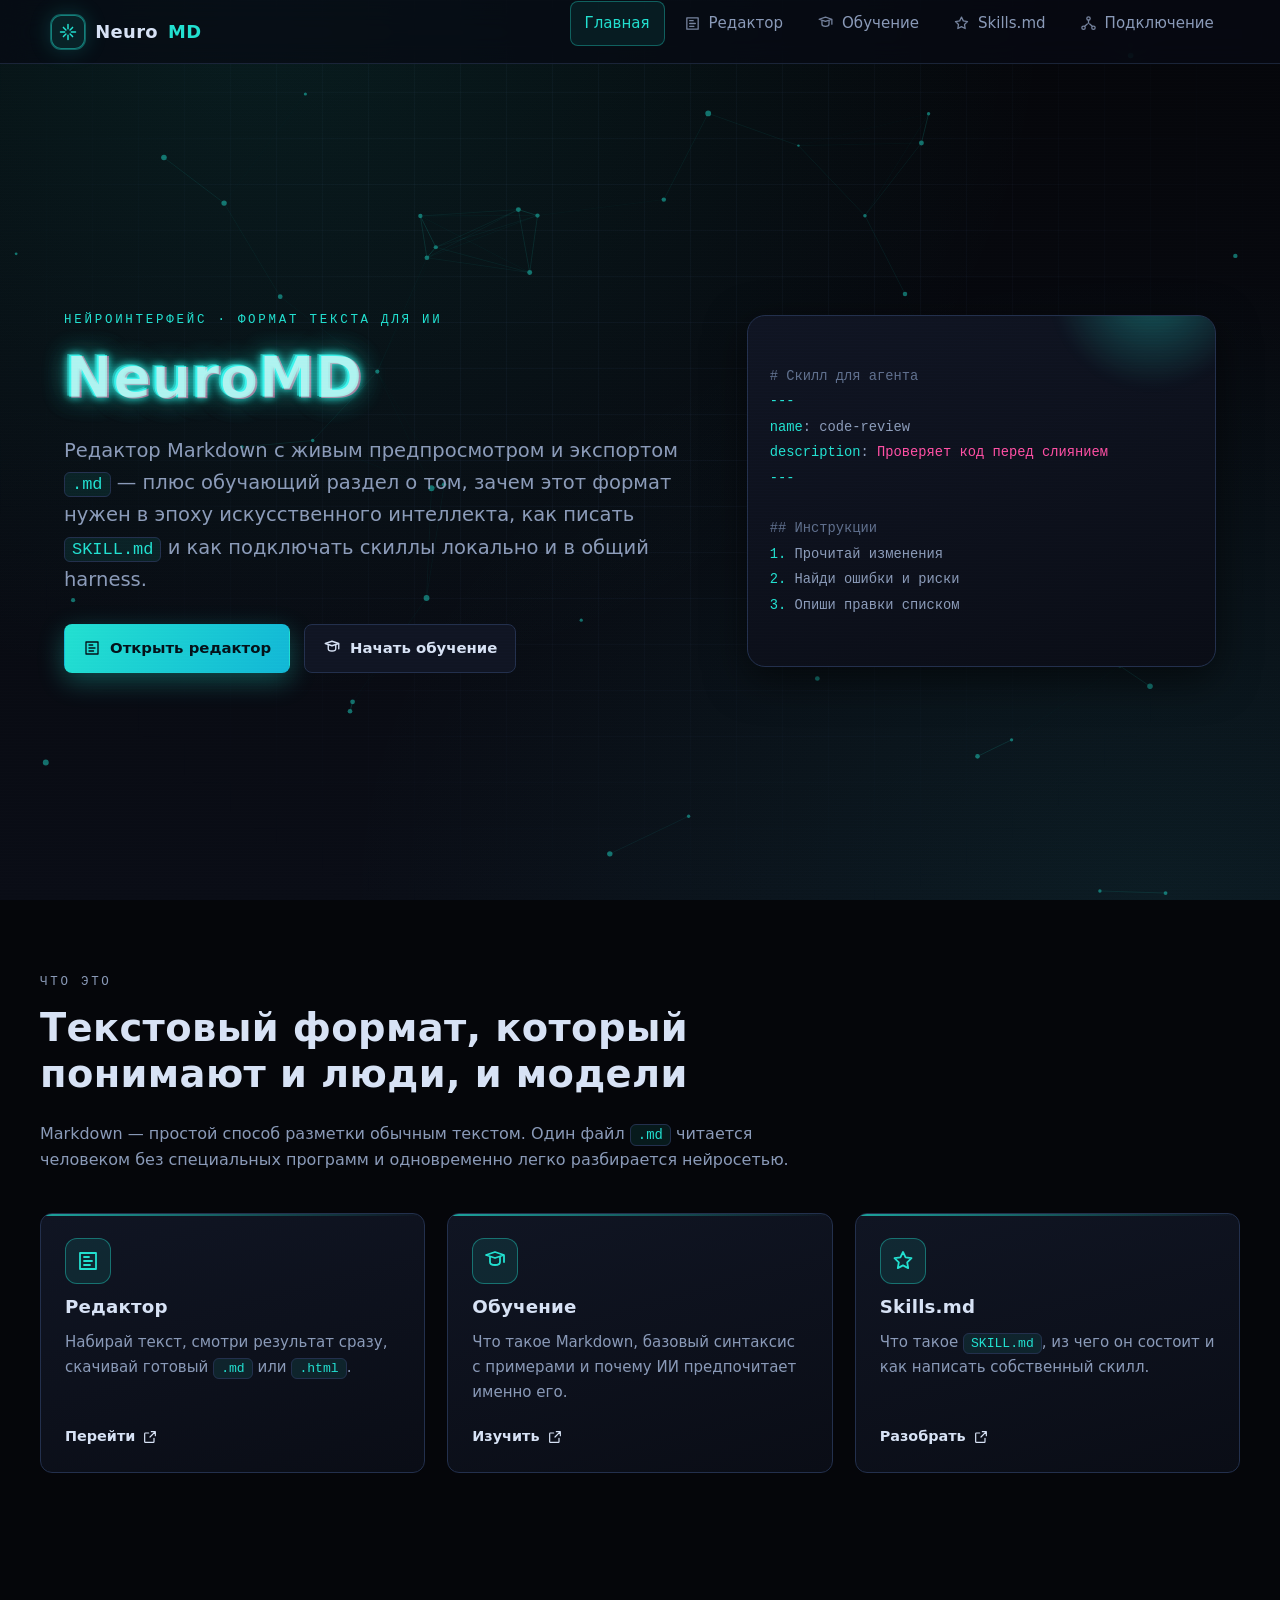
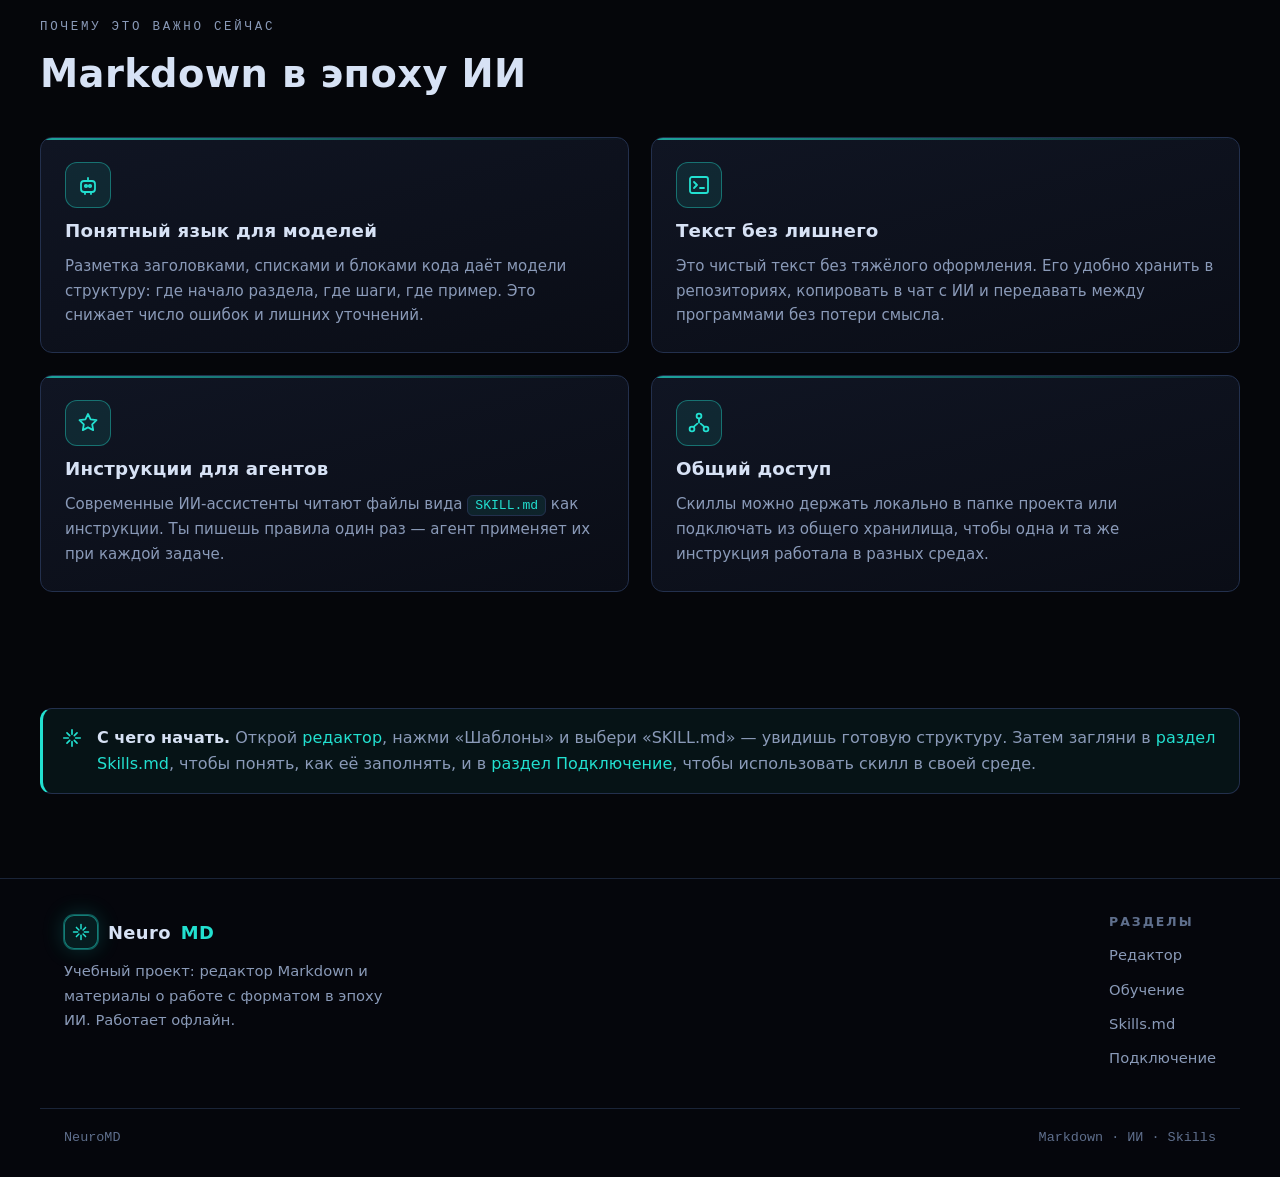
==== commit b04ef93b: "fix: refine responsive layout and hero sizing" ====
--- a/index.html
+++ b/index.html
@@ -64,7 +64,7 @@
   </header>
 
   <main>
-    <section class="container section section--screen">
+    <section class="container section">
       <div class="section-head reveal">
         <p class="kicker">Что это</p>
         <h2>Текстовый формат, который понимают и люди, и модели</h2>
@@ -93,7 +93,7 @@
       </div>
     </section>
 
-    <section class="container section section--screen">
+    <section class="container section">
       <div class="section-head reveal">
         <p class="kicker">Почему это важно сейчас</p>
         <h2>Markdown в эпоху ИИ</h2>
--- a/css/base.css
+++ b/css/base.css
@@ -286,9 +286,8 @@
 @media (prefers-reduced-motion: reduce) {
   html { scroll-behavior: auto; }
   *, *::before, *::after {
-    animation-duration: 0.001ms !important;
-    animation-iteration-count: 1 !important;
-    transition-duration: 0.001ms !important;
+    animation: none !important;
+    transition: none !important;
   }
   .reveal,
   html.js .reveal,
--- a/css/layout.css
+++ b/css/layout.css
@@ -15,14 +15,6 @@
   scroll-margin-top: var(--nav-h);
 }
 .section--tight { padding: 44px 0; }
-.section--screen {
-  min-height: 100vh;
-  min-height: 100svh;
-  min-height: 100dvh;
-  display: flex;
-  flex-direction: column;
-  justify-content: center;
-}
 
 .section-head { max-width: 760px; margin-bottom: 40px; }
 .section-head h2 { font-size: clamp(1.6rem, 3.4vw, 2.4rem); }
@@ -41,7 +33,9 @@
   position: sticky;
   top: 0;
   z-index: 100;
-  height: var(--nav-h);
+  height: auto;
+  min-height: var(--nav-h);
+  box-sizing: border-box;
   display: flex;
   align-items: center;
   backdrop-filter: blur(14px);
@@ -56,6 +50,10 @@
   align-items: center;
   gap: 22px;
   width: 100%;
+  max-width: min(1440px, 100%);
+  min-height: calc(var(--nav-h) - 1px);
+  box-sizing: border-box;
+  padding-inline: clamp(20px, 4vw, 56px);
 }
 
 .brand {
@@ -88,6 +86,7 @@
   align-items: center;
   gap: 4px;
   margin-left: auto;
+  min-width: 0;
   list-style: none;
   padding: 0;
 }
@@ -133,9 +132,9 @@
 /* ---------- Hero ---------- */
 .hero {
   position: relative;
-  min-height: 100vh;
-  min-height: 100svh;
-  min-height: 100dvh;
+  min-height: calc(100vh - var(--nav-h));
+  min-height: calc(100svh - var(--nav-h));
+  min-height: calc(100dvh - var(--nav-h));
   display: flex;
   align-items: center;
   padding: clamp(72px, 10vh, 120px) 0 clamp(56px, 8vh, 88px);
@@ -247,6 +246,8 @@
   :root { --nav-h: 58px; }
   .container { padding: 0 18px; }
   .section { padding: 52px 0; }
+
+  .nav__inner { padding-inline: 18px; }
 
   .nav__toggle { display: grid; place-items: center; }
   .nav__links {
@@ -274,15 +275,8 @@
 
   .grid--3, .grid--2 { grid-template-columns: 1fr; }
   .hero {
-    min-height: 100svh;
-    min-height: 100dvh;
+    min-height: calc(100svh - var(--nav-h));
+    min-height: calc(100dvh - var(--nav-h));
     padding: 56px 0 40px;
   }
 }
-
-@media (max-width: 560px) {
-  .section--screen {
-    min-height: auto;
-    padding-block: 64px;
-  }
-}
